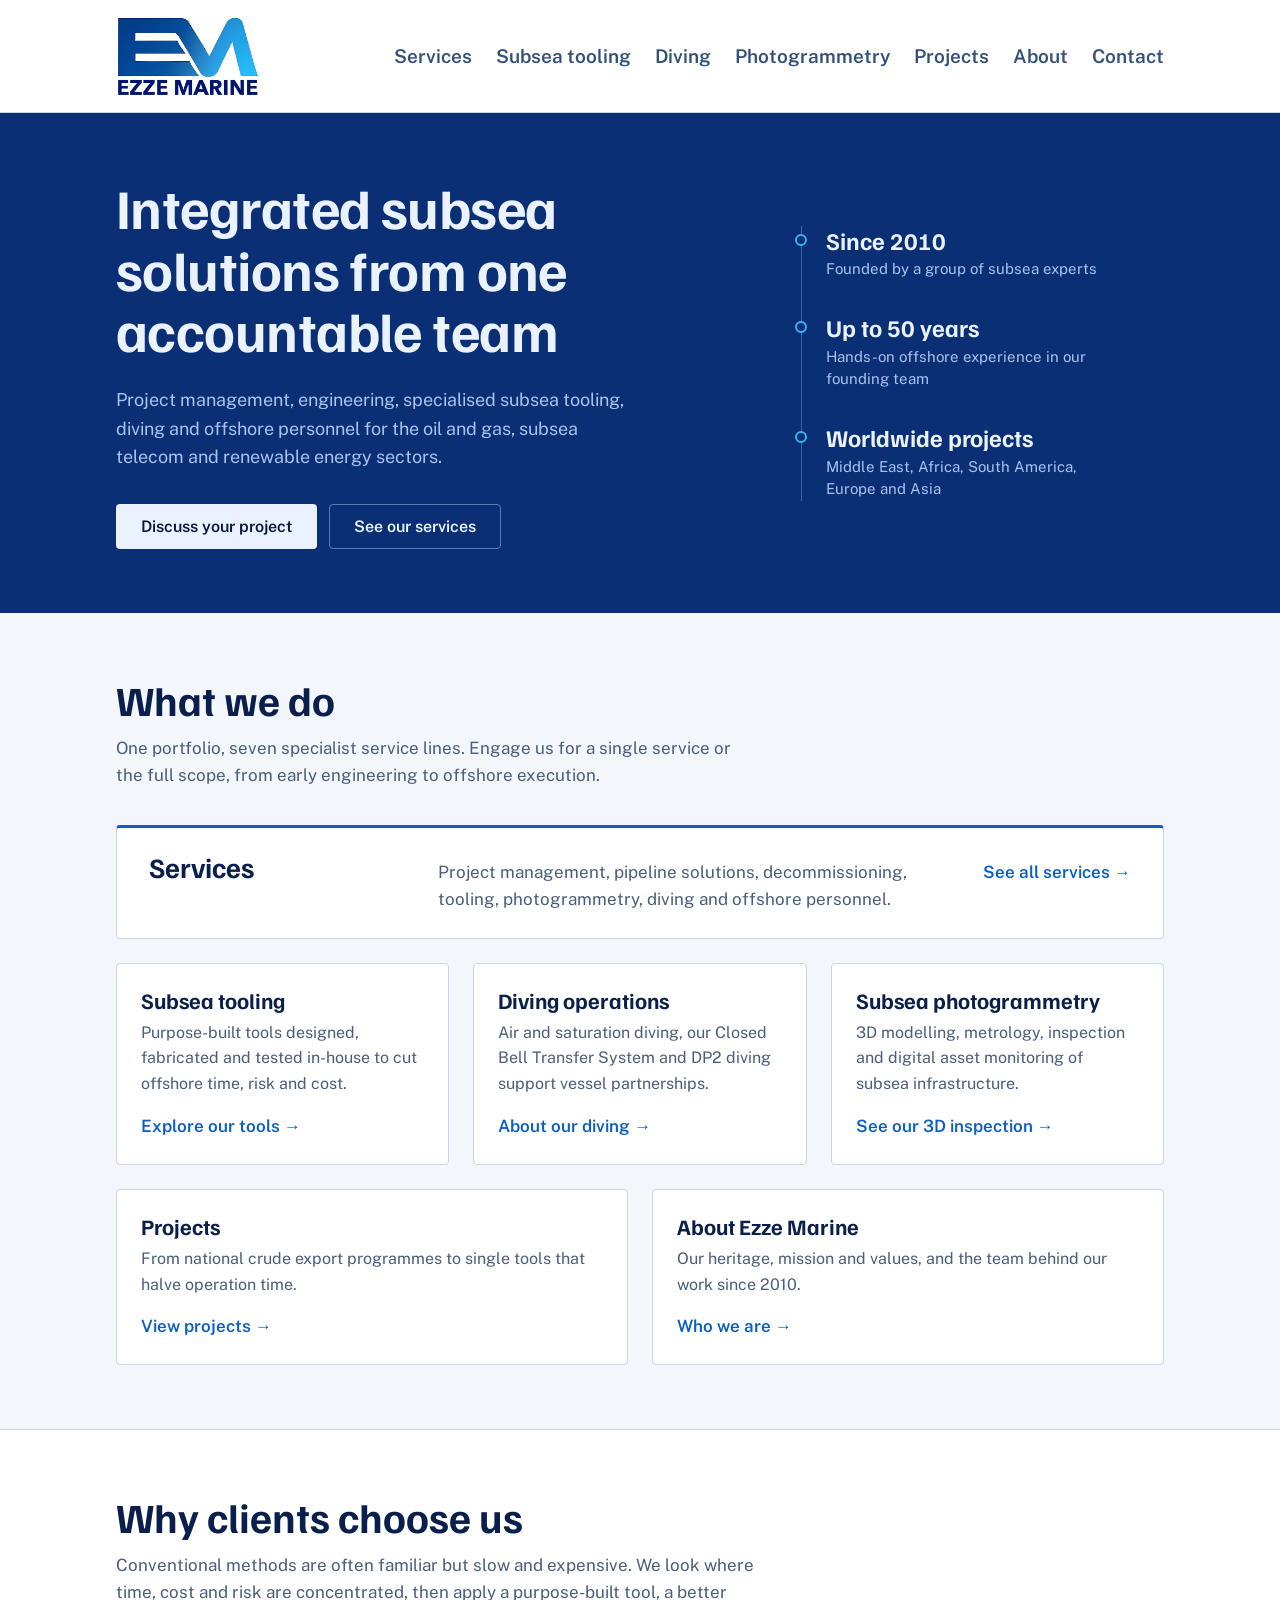
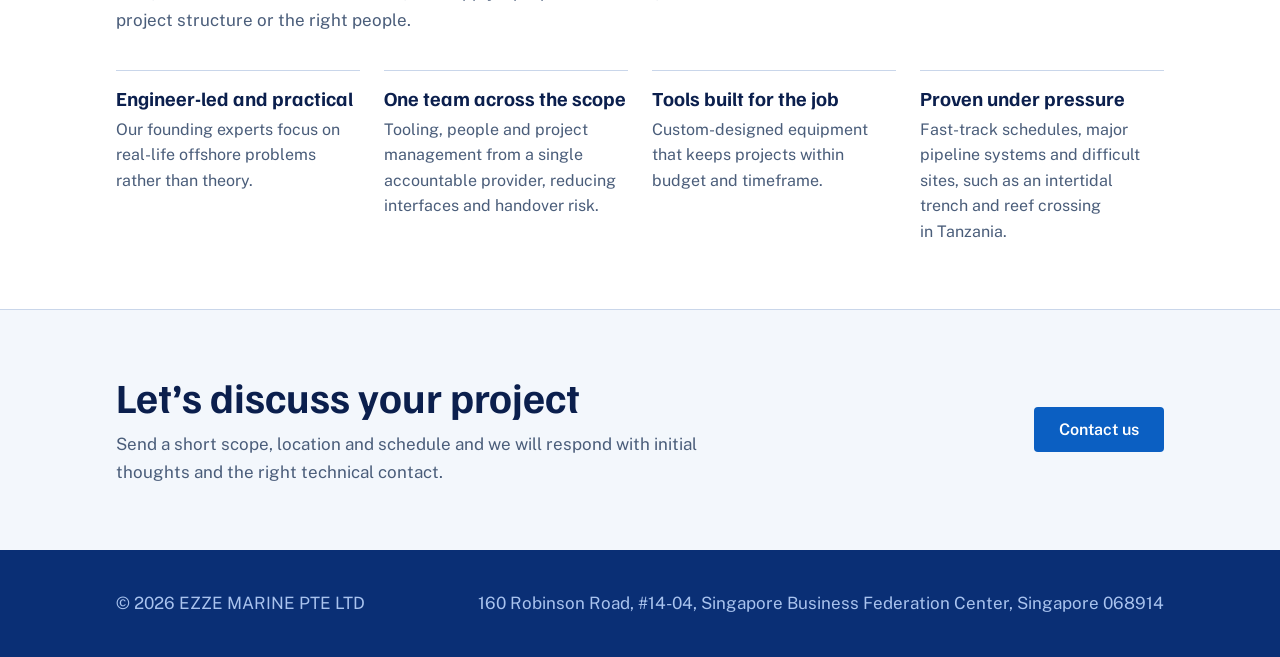
==== index.html @ 622ab2c7 "Add search and sharing basics: sitemap, robots.txt, canonical and Open Graph tags, Organization sche" ====
<!DOCTYPE html>
<html lang="en">
<head>
<meta charset="utf-8">
<meta name="viewport" content="width=device-width, initial-scale=1, viewport-fit=cover">
<meta name="theme-color" content="#FFFFFF">
<title>Ezze Marine | Subsea tooling, engineering and offshore personnel</title>
<meta name="description" content="Ezze Marine delivers subsea project management, engineering, specialised subsea tooling, pipeline and decommissioning solutions, diving operations and offshore personnel for Oil & Gas, subsea telecom and renewable energy.">
<link rel="canonical" href="https://ezzemarine.co/">
<meta property="og:type" content="website">
<meta property="og:site_name" content="Ezze Marine">
<meta property="og:title" content="Ezze Marine | Subsea tooling, engineering and offshore personnel">
<meta property="og:description" content="Ezze Marine delivers subsea project management, engineering, specialised subsea tooling, pipeline and decommissioning solutions, diving operations and offshore personnel for Oil & Gas, subsea telecom and renewable energy.">
<meta property="og:url" content="https://ezzemarine.co/">
<meta property="og:image" content="https://ezzemarine.co/images/og-image.jpg">
<meta property="og:image:width" content="1200">
<meta property="og:image:height" content="630">
<meta property="og:image:alt" content="Ezze Marine logo">
<meta name="twitter:card" content="summary_large_image">
<script type="application/ld+json">
{
  "@context": "https://schema.org",
  "@graph": [
    {
      "@type": "Organization",
      "@id": "https://ezzemarine.co/#organization",
      "name": "Ezze Marine",
      "legalName": "EZZE MARINE PTE LTD",
      "url": "https://ezzemarine.co/",
      "logo": "https://ezzemarine.co/logo.png",
      "image": "https://ezzemarine.co/images/og-image.jpg",
      "description": "Subsea project management, engineering, specialised subsea tooling, pipeline and decommissioning solutions, diving operations and offshore personnel for Oil & Gas, subsea telecom and renewable energy.",
      "foundingDate": "2010-12",
      "address": {
        "@type": "PostalAddress",
        "streetAddress": "160 Robinson Road, #14-04, Singapore Business Federation Center",
        "addressLocality": "Singapore",
        "postalCode": "068914",
        "addressCountry": "SG"
      },
      "contactPoint": [
        {
          "@type": "ContactPoint",
          "name": "Jeremy Dinkelmann",
          "telephone": "+44-7853-676867",
          "contactType": "sales",
          "areaServed": "Worldwide",
          "availableLanguage": "English"
        },
        {
          "@type": "ContactPoint",
          "name": "Jerome Pawlak",
          "telephone": "+66-90-996-5359",
          "contactType": "sales",
          "areaServed": "Worldwide",
          "availableLanguage": "English"
        }
      ],
      "knowsAbout": ["Subsea tooling", "Subsea engineering", "Pipeline repair", "Decommissioning", "Commercial diving", "Subsea photogrammetry", "Offshore personnel"]
    },
    {
      "@type": "WebSite",
      "@id": "https://ezzemarine.co/#website",
      "url": "https://ezzemarine.co/",
      "name": "Ezze Marine",
      "publisher": { "@id": "https://ezzemarine.co/#organization" },
      "inLanguage": "en"
    }
  ]
}
</script>
<link rel="icon" type="image/png" href="favicon.png">
<link rel="preconnect" href="https://fonts.googleapis.com">
<link href="https://fonts.googleapis.com/css2?family=Familjen+Grotesk:wght@500;700&family=Public+Sans:wght@400;600&display=swap" rel="stylesheet">
<link rel="stylesheet" href="styles.css">
</head>
<body>
<header class="top">
  <div class="wrap">
    <a class="logo" href="index.html"><img src="logo.png" alt="Ezze Marine" width="219" height="165"></a>
    <nav aria-label="Main">
      <a href="services.html">Services</a>
      <a href="tooling.html">Subsea tooling</a>
      <a href="diving.html">Diving</a>
      <a href="photogrammetry.html">Photogrammetry</a>
      <a href="projects.html">Projects</a>
      <a href="about.html">About</a>
      <a href="contact.html">Contact</a>
    </nav>
  </div>
</header>

<main>
  <div class="hero">
    <div class="wrap">
      <div class="hero-text">
        <h1>Integrated subsea solutions from one accountable team</h1>
        <p class="lead">Project management, engineering, specialised subsea tooling, diving and offshore personnel for the oil and gas, subsea telecom and renewable energy sectors.</p>
        <div class="actions">
          <a class="btn" href="contact.html">Discuss your project</a>
          <a class="btn ghost" href="services.html">See our services</a>
        </div>
      </div>
      <ul class="depth" aria-label="Ezze Marine at a glance">
        <li><b>Since 2010</b><span>Founded by a group of subsea experts</span></li>
        <li><b>Up to 50 years</b><span>Hands-on offshore experience in our founding team</span></li>
        <li><b>Worldwide projects</b><span>Middle East, Africa, South America, Europe and Asia</span></li>
      </ul>
    </div>
  </div>

  <section>
    <div class="wrap">
      <h2>What we do</h2>
      <p class="intro">One portfolio, seven specialist service lines. Engage us for a single service or the full scope, from early engineering to offshore execution.</p>
      <div class="links">
        <a class="link-card lead" href="services.html"><h3>Services</h3><p>Project management, pipeline solutions, decommissioning, tooling, photogrammetry, diving and offshore personnel.</p><span class="more">See all services <span class="arrow" aria-hidden="true">→</span></span></a>
        <a class="link-card" href="tooling.html"><h3>Subsea tooling</h3><p>Purpose-built tools designed, fabricated and tested in-house to cut offshore time, risk and cost.</p><span class="more">Explore our tools <span class="arrow" aria-hidden="true">→</span></span></a>
        <a class="link-card" href="diving.html"><h3>Diving operations</h3><p>Air and saturation diving, our Closed Bell Transfer System and DP2 diving support vessel partnerships.</p><span class="more">About our diving <span class="arrow" aria-hidden="true">→</span></span></a>
        <a class="link-card" href="photogrammetry.html"><h3>Subsea photogrammetry</h3><p>3D modelling, metrology, inspection and digital asset monitoring of subsea infrastructure.</p><span class="more">See our 3D inspection <span class="arrow" aria-hidden="true">→</span></span></a>
        <a class="link-card half" href="projects.html"><h3>Projects</h3><p>From national crude export programmes to single tools that halve operation time.</p><span class="more">View projects <span class="arrow" aria-hidden="true">→</span></span></a>
        <a class="link-card half" href="about.html"><h3>About Ezze Marine</h3><p>Our heritage, mission and values, and the team behind our work since 2010.</p><span class="more">Who we are <span class="arrow" aria-hidden="true">→</span></span></a>
      </div>
    </div>
  </section>

  <section class="band">
    <div class="wrap">
      <h2>Why clients choose us</h2>
      <p class="intro">Conventional methods are often familiar but slow and expensive. We look where time, cost and risk are concentrated, then apply a purpose-built tool, a better project structure or the right people.</p>
      <ul class="steps plain">
        <li><h3>Engineer-led and practical</h3><p>Our founding experts focus on real-life offshore problems rather than theory.</p></li>
        <li><h3>One team across the scope</h3><p>Tooling, people and project management from a single accountable provider, reducing interfaces and handover risk.</p></li>
        <li><h3>Tools built for the job</h3><p>Custom-designed equipment that keeps projects within budget and timeframe.</p></li>
        <li><h3>Proven under pressure</h3><p>Fast-track schedules, major pipeline systems and difficult sites, such as an intertidal trench and reef crossing in Tanzania.</p></li>
      </ul>
    </div>
  </section>

  <section>
    <div class="wrap cta">
      <div>
        <h2>Let’s discuss your project</h2>
        <p>Send a short scope, location and schedule and we will respond with initial thoughts and the right technical contact.</p>
      </div>
      <a class="btn alt" href="contact.html">Contact us</a>
    </div>
  </section>
</main>

<footer>
  <div class="wrap">
    <span>© 2026 EZZE MARINE PTE LTD</span>
    <span>160 Robinson Road, #14-04, Singapore Business Federation Center, Singapore 068914</span>
  </div>
</footer>
</body>
</html>
---- styles.css ----
:root{
  box-sizing:border-box;
  padding-top:env(safe-area-inset-top,0px);
  padding-bottom:env(safe-area-inset-bottom,0px);
  --bg:#F3F7FC; --fg:#0B1F4D; --muted:#4A5D7A; --panel:#FFFFFF; --line:#C9D6EA;
  --accent:#0B5FC2; --accent-hover:#094E9F; --on-accent:#FFFFFF;
  --ease:cubic-bezier(.2,.7,.2,1); --ease-out:cubic-bezier(.23,1,.32,1);
  --hero-bg:#0A2F75; --hero-fg:#EAF2FF; --hero-muted:#A9C3EE; --hero-accent:#36B3F5;
  --head:"Familjen Grotesk","Trebuchet MS",Arial,sans-serif;
  --body:"Public Sans","Segoe UI",Arial,sans-serif;
  color-scheme:light;
}
@media (prefers-color-scheme:dark){
  :root:not([data-theme="light"]){
    --bg:#071226; --fg:#E6EEFA; --muted:#9FB2CF; --panel:#0D1D38; --line:#22375A;
    --accent:#4FB4F7; --accent-hover:#7CC8FA; --on-accent:#071226; --hero-bg:#061A40;
    color-scheme:dark;
  }
}
:root[data-theme="dark"]{
  --bg:#071226; --fg:#E6EEFA; --muted:#9FB2CF; --panel:#0D1D38; --line:#22375A;
  --accent:#4FB4F7; --accent-hover:#7CC8FA; --on-accent:#071226; --hero-bg:#061A40; color-scheme:dark;
}
html{scroll-padding-top:env(safe-area-inset-top,0px)}
*,*::before,*::after{box-sizing:inherit}
body{margin:0;background:var(--bg);color:var(--fg);font:400 1.0625rem/1.6 var(--body)}
h1,h2,h3{font-family:var(--head);font-weight:700;line-height:1.1;margin:0;text-wrap:balance}
p{text-wrap:pretty}
b,strong{font-weight:600}
a{color:inherit}
a,button{-webkit-tap-highlight-color:transparent}
:focus-visible{outline:3px solid var(--accent);outline-offset:3px}
.hero :focus-visible,.pagehead :focus-visible,footer :focus-visible{outline-color:var(--hero-accent)}
.wrap{max-width:68rem;margin:0 auto;padding:0 1.25rem}
/* header stays white in both themes so the original logo.png (navy on white) shows as designed */
header.top{background:#FFFFFF;color:#0B1F4D;border-bottom:1px solid #C9D6EA}
header.top .wrap{display:flex;flex-wrap:wrap;gap:.75rem 2rem;align-items:center;justify-content:space-between;padding-top:1rem;padding-bottom:1rem}
/* logo.png (812x613) has wide white margins: crop to the full artwork (mark + wordmark) */
.logo{display:block;position:relative;flex:none;width:143px;height:80px;overflow:hidden}
.logo img{position:absolute;width:219px;height:165px;max-width:none;left:-38px;top:-35px}
nav{display:flex;flex-wrap:wrap;gap:.25rem 1.5rem}
nav a{text-decoration:none;color:#33507A;padding:.25rem 0;font-size:1.1875rem;font-weight:600;transition:color .15s var(--ease)}
@media (hover:hover) and (pointer:fine){nav a:hover{color:#0B5FC2}}
nav a:active{color:#0B5FC2}
@media (pointer:coarse){nav a{padding:.625rem 0}}
nav a[aria-current="page"]{color:#0B5FC2;text-decoration:underline;text-decoration-thickness:2px;text-underline-offset:.5em}
.hero{background:var(--hero-bg);color:var(--hero-fg);padding:4rem 0}
.hero .wrap{display:grid;grid-template-columns:1.25fr .75fr;gap:4rem;align-items:center}
.hero h1{font-size:clamp(2.25rem,4.6vw,3.5rem);letter-spacing:-.01em;max-width:16ch}
.hero p.lead{color:var(--hero-muted);max-width:32rem;font-size:1.125rem;margin:1.5rem 0 2rem}
.hero .actions{display:flex;flex-wrap:wrap;gap:.75rem}
.hero-media img,.hero-media video{display:block;width:100%;height:auto;aspect-ratio:3/2;object-fit:cover;border-radius:.25rem}
.pagehead{background:var(--hero-bg);color:var(--hero-fg);padding:3rem 0 3.5rem}
.pagehead h1{font-size:clamp(2.2rem,5vw,3.4rem);max-width:20ch}
.pagehead p{color:var(--hero-muted);max-width:42rem;font-size:1.125rem;margin:1rem 0 0}
.pagehead .split{display:grid;grid-template-columns:minmax(0,1fr) auto;gap:1.5rem 3rem;align-items:center}
.pagehead figure{margin:0}
.pagehead video{display:block;width:15rem;height:auto;aspect-ratio:9/16;object-fit:cover;background:#000;border-radius:4px}
.pagehead figcaption{color:var(--hero-muted);font-size:.85rem;margin-top:.5rem}
@media (max-width:52rem){.pagehead .split{grid-template-columns:minmax(0,1fr)}.pagehead video{width:min(100%,15rem)}}
.btn{display:inline-block;background:var(--hero-fg);color:#061A3D;font:600 1rem var(--body);padding:.75rem 1.5rem;border-radius:.25rem;text-decoration:none;border:1px solid transparent;cursor:pointer;transition:background-color .15s var(--ease),border-color .15s var(--ease),transform .16s var(--ease-out),opacity .15s ease}
@media (hover:hover) and (pointer:fine){.btn:hover{background:#FFFFFF}}
.btn:active{transform:scale(.97)}
.btn:disabled{opacity:.6;cursor:default;pointer-events:none}
.btn.alt{background:var(--accent);color:var(--on-accent)}
@media (hover:hover) and (pointer:fine){.btn.alt:hover{background:var(--accent-hover)}}
.btn.ghost{background:transparent;color:var(--hero-fg);border-color:rgba(169,195,238,.5)}
@media (hover:hover) and (pointer:fine){.btn.ghost:hover{background:rgba(234,242,255,.08);border-color:var(--hero-muted)}}
.depth{list-style:none;margin:0 0 0 .375rem;padding:0;border-left:1px solid rgba(169,195,238,.35)}
.depth li{position:relative;padding:0 0 2rem 1.5rem}
.depth li:last-child{padding-bottom:0}
.depth li::before{content:"";position:absolute;left:-.4375rem;top:.5rem;width:.75rem;height:.75rem;border-radius:50%;background:var(--hero-bg);border:2px solid var(--hero-accent)}
.depth b{display:block;font:700 1.5rem/1.2 var(--head);margin-bottom:.25rem}
.depth span{display:block;color:var(--hero-muted);font-size:.9375rem;line-height:1.5;max-width:18rem}
section{padding:4rem 0}
section h2{font-size:clamp(1.8rem,4vw,2.6rem);margin-bottom:.75rem}
section p.intro{color:var(--muted);max-width:40rem;margin:0 0 2.25rem}
.cats{border-top:1px solid var(--line)}
.cat{display:grid;grid-template-columns:minmax(10rem,1fr) 2fr auto;gap:1rem 2rem;align-items:baseline;padding:1.5rem 0;border-bottom:1px solid var(--line)}
.cat h3{font-size:1.375rem}
.cat p{margin:0;color:var(--muted)}
.cat a{font-weight:600;color:var(--accent)}
.steps{display:grid;grid-template-columns:repeat(4,1fr);gap:1.5rem;list-style:none;margin:0;padding:0;counter-reset:s}
.steps li{counter-increment:s;border-top:1px solid var(--line);padding-top:1rem}
.steps li::before{content:"Step " counter(s);display:block;color:var(--muted);font-size:.9rem;margin-bottom:.25rem}
.steps.plain li::before{content:none}
.steps h3{font-size:1.25rem;margin-bottom:.5rem}
.steps p{margin:0;color:var(--muted);font-size:1rem}
.band{background:var(--panel);border-top:1px solid var(--line);border-bottom:1px solid var(--line)}
.note{margin:2.25rem 0 0;color:var(--muted);max-width:48rem}
.note b{color:var(--fg)}
.links{display:grid;grid-template-columns:repeat(6,minmax(0,1fr));gap:1.5rem}
.link-card{grid-column:span 2;display:flex;flex-direction:column;text-decoration:none;background:var(--panel);border:1px solid var(--line);border-radius:.25rem;padding:1.5rem;transition:border-color .15s var(--ease),transform .16s var(--ease-out)}
@media (hover:hover) and (pointer:fine){.link-card:hover{border-color:var(--accent)}.link-card:hover .arrow{transform:translateX(2px)}}
.link-card:active{transform:scale(.99)}
.link-card .arrow{display:inline-block;transition:transform .15s var(--ease-out)}
.link-card h3{font-size:1.375rem;margin-bottom:.5rem}
.link-card p{margin:0 0 1rem;color:var(--muted);font-size:1rem;flex:1}
.link-card .more{font-weight:600;color:var(--accent)}
.link-card.half{grid-column:span 3}
.link-card.lead{grid-column:1/-1;display:grid;grid-template-columns:minmax(10rem,1fr) 2fr auto;gap:.5rem 2rem;align-items:baseline;border-top:3px solid var(--accent);padding:1.5rem 2rem}
.link-card.lead h3{font-size:1.75rem;margin:0}
.link-card.lead p{margin:0;font-size:1.0625rem}
.cta{display:flex;flex-wrap:wrap;gap:1.5rem 3rem;align-items:center;justify-content:space-between}
.cta p{margin:0;color:var(--muted);max-width:40rem}
.cases{display:grid;grid-template-columns:repeat(3,minmax(0,1fr));gap:1.5rem}
.case{min-width:0;background:var(--panel);border:1px solid var(--line);border-top:3px solid var(--accent);display:flex;flex-direction:column}
.ph{aspect-ratio:4/3;max-width:100%;background:linear-gradient(160deg,var(--hero-bg),#1E7FD8);color:var(--hero-muted);display:grid;place-items:center;font-size:.9rem;text-align:center;padding:1rem}
.case .photo{display:block;width:100%;height:auto;aspect-ratio:4/3;object-fit:cover}
.case .body{padding:1.25rem 1.25rem 1.5rem}
.case .type{display:block;color:var(--muted);font-size:.9rem;margin-bottom:.25rem}
.case h3{font-size:1.35rem;margin-bottom:.5rem}
.case p{margin:0;color:var(--muted);font-size:1rem}
.lede{max-width:46rem}
.lede p{margin:0 0 1rem;color:var(--muted)}
section h3.sub{font-size:1.5rem;margin:2.75rem 0 0;padding-bottom:1rem;border-bottom:1px solid var(--line)}
.tool{display:grid;grid-template-columns:16.5rem 1fr;gap:1.25rem 2rem;align-items:start;padding:1.75rem 0;border-bottom:1px solid var(--line)}
.tool .photo{display:block;width:100%;height:auto;aspect-ratio:4/3;object-fit:cover}
.tool h4{font:700 1.375rem/1.15 var(--head);margin:0 0 .5rem}
.tool p{margin:0;color:var(--muted)}
.tags{display:flex;flex-wrap:wrap;gap:.5rem;list-style:none;margin:0 0 1.5rem;padding:0}
.tags li{border:1px solid var(--accent);color:var(--accent);padding:.25rem .75rem;border-radius:999px;font-weight:600;font-size:.9375rem}
figure{margin:0}
figure img{display:block;width:100%;height:auto}
figcaption{color:var(--muted);font-size:.9rem;margin-top:.5rem}
.gallery{display:grid;gap:1.25rem}
.diagram{margin-top:2.5rem}
.diagram img{background:#fff;padding:.75rem;border:1px solid var(--line)}
.scans{display:grid;grid-template-columns:repeat(2,minmax(0,1fr));gap:1.25rem;margin:0 0 2.75rem}
.outcome{margin:2.5rem 0 0;padding:1.25rem 1.5rem;border-left:4px solid var(--accent);background:var(--panel);max-width:48rem}
.outcome b{display:block;font:700 1.125rem var(--head);margin-bottom:.25rem}
.outcome p{margin:0;color:var(--muted)}
.about{display:grid;grid-template-columns:1fr 1fr;gap:3rem}
.about p{margin:0 0 1rem}
.about h3{font-size:1.125rem;margin:1.5rem 0 .25rem}
.about h3:first-child{margin-top:0}
.facts{display:grid;grid-template-columns:auto 1fr;gap:.5rem 1.25rem;margin:1.5rem 0 0;padding-top:1.25rem;border-top:1px solid var(--line)}
.facts dt{color:var(--muted)}
.facts dd{margin:0}
.people{display:grid;gap:1.5rem;align-content:start}
.people div{border-top:3px solid var(--accent);padding-top:1rem}
.people h3{font-size:1.25rem;margin-bottom:.25rem}
.people p{margin:0}
.people a{color:var(--accent);font-weight:600}
form{display:grid;gap:1rem;max-width:36rem}
label{display:grid;gap:.25rem;font-weight:600}
input,select,textarea{font:inherit;padding:.75rem;border:1px solid var(--line);border-radius:.25rem;background:var(--panel);color:var(--fg)}
textarea{min-height:7rem;resize:vertical}
#msg{min-height:1.5rem;font-weight:600}
#msg span{display:inline-block;transition:opacity .2s var(--ease-out),transform .2s var(--ease-out)}
@starting-style{#msg span{opacity:0;transform:translateY(4px)}}
footer{background:var(--hero-bg);color:var(--hero-muted);padding:2.5rem 0}
footer .wrap{display:flex;flex-wrap:wrap;justify-content:space-between;gap:1rem}
footer a{color:var(--hero-fg)}
@media (max-width:52rem){
  .hero .wrap,.about{grid-template-columns:1fr}
  .hero{padding:3rem 0}
  .hero .wrap{gap:3rem}
  .link-card,.link-card.half{grid-column:span 3}
  .link-card.lead{grid-template-columns:1fr;padding:1.5rem}
  .cat{grid-template-columns:1fr;gap:.4rem}
  .steps{grid-template-columns:1fr 1fr}
  .cases{grid-template-columns:repeat(2,minmax(0,1fr))}
  .tool,.scans{grid-template-columns:1fr}
  .tool .photo,.tool .ph{max-width:20rem}
}
@media (max-width:30rem){.steps,.cases{grid-template-columns:1fr}.link-card,.link-card.half{grid-column:1/-1}}
@media (prefers-reduced-motion:reduce){@starting-style{#msg span{transform:none}}.btn:active,.link-card:active,.link-card:hover .arrow{transform:none}}
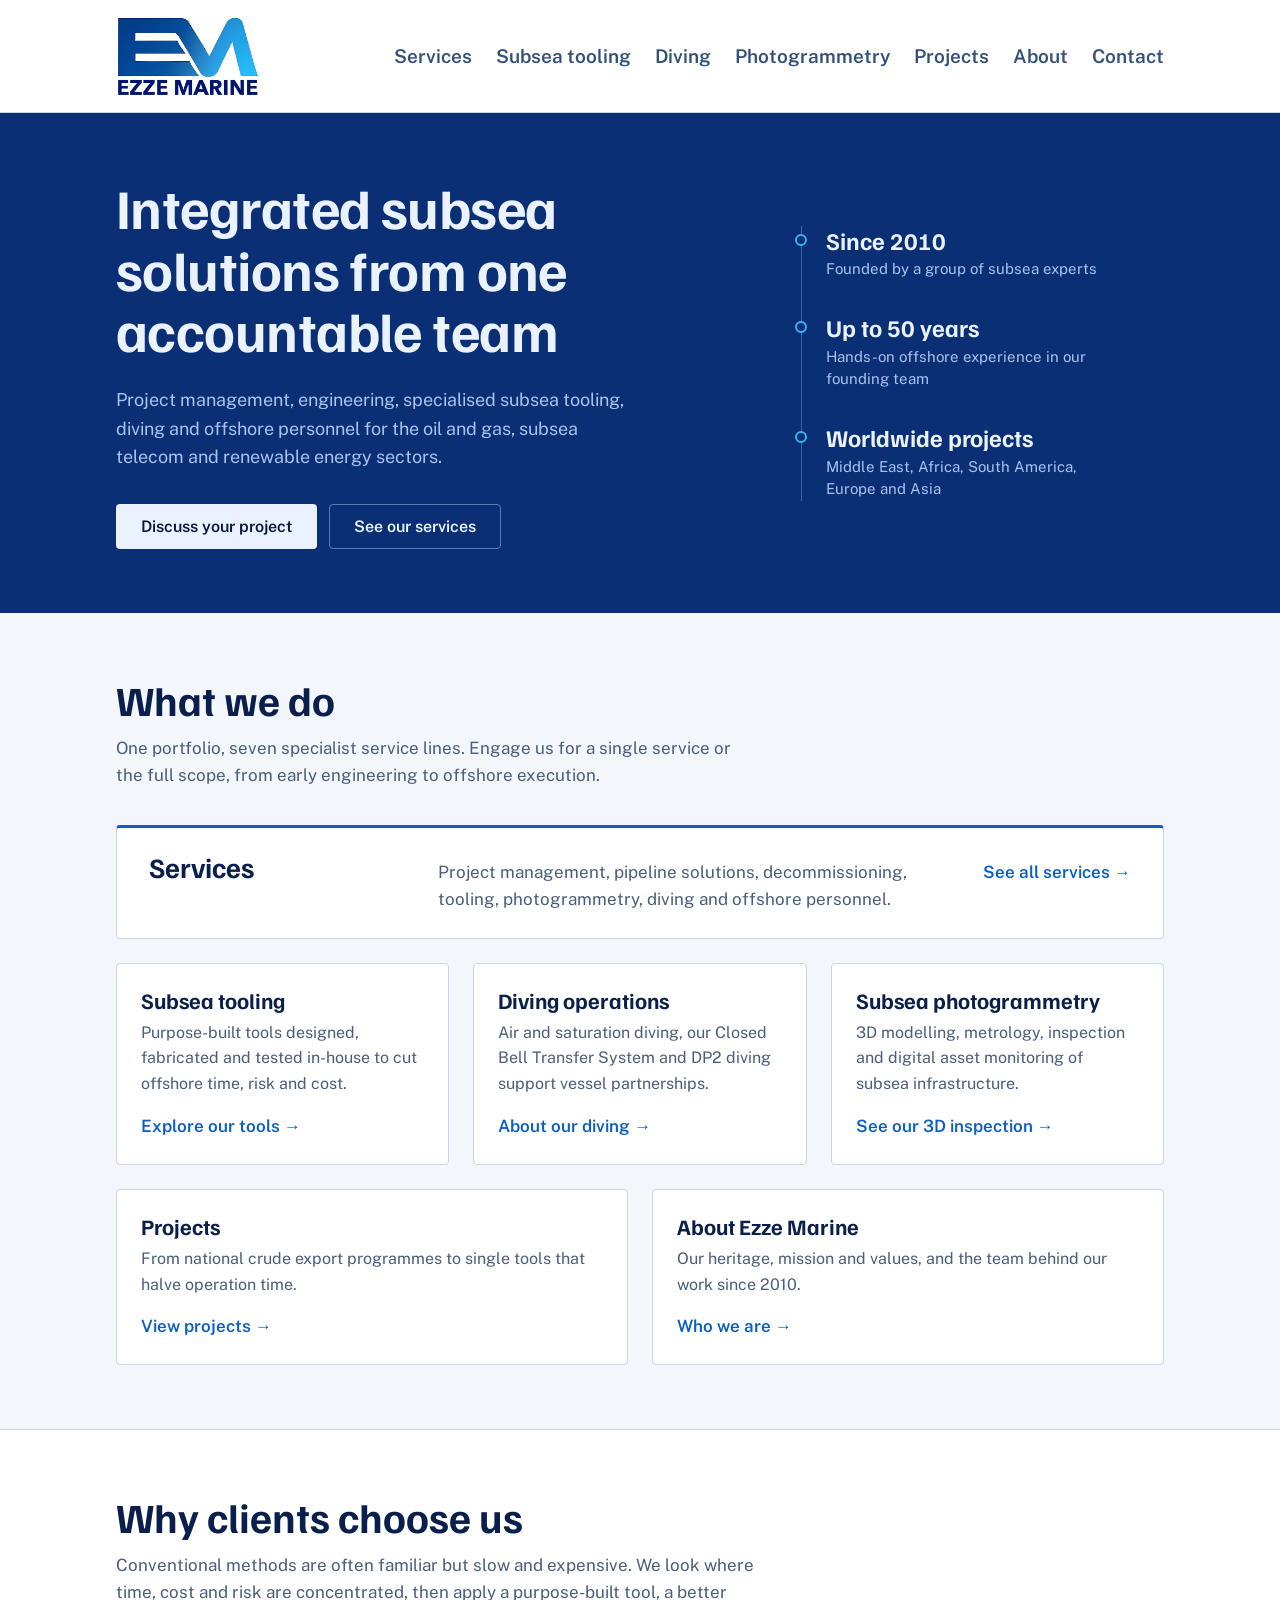
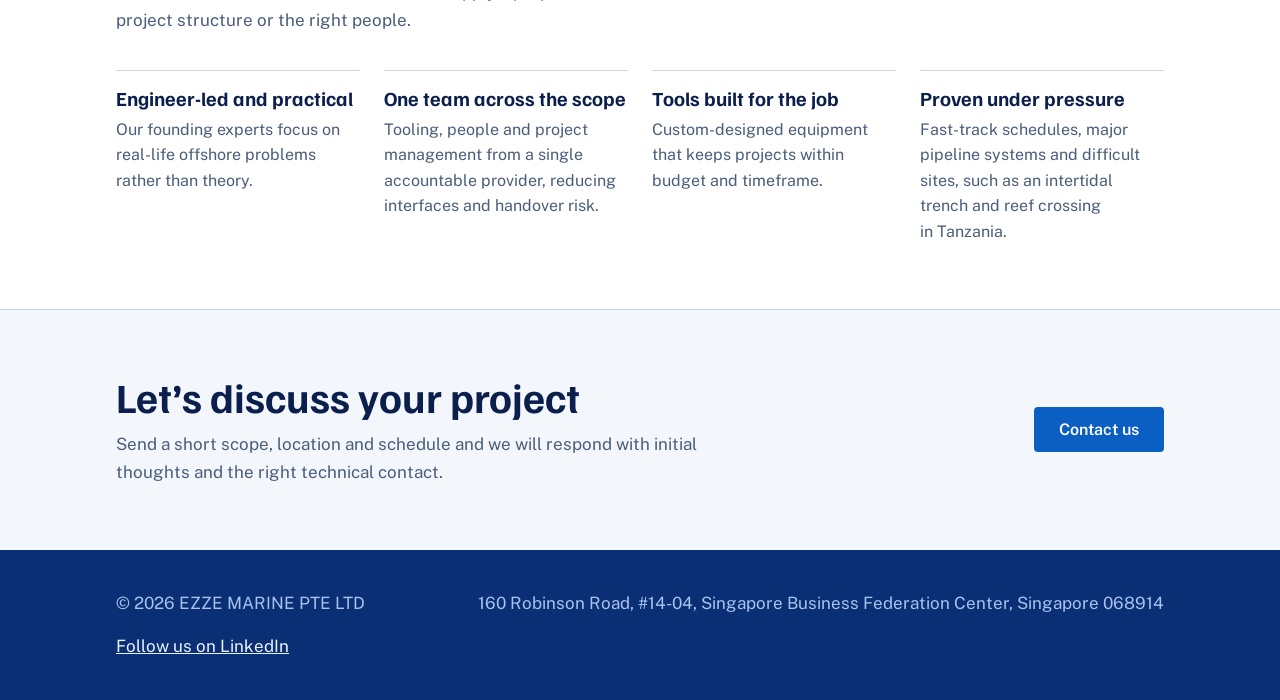
==== commit 7290d767: "Link LinkedIn company page in footer and Organization schema Co-Authored-By: Claude Opus 5.5 <norepl" ====
--- a/index.html
+++ b/index.html
@@ -31,6 +31,7 @@
       "image": "https://ezzemarine.co/images/og-image.jpg",
       "description": "Subsea project management, engineering, specialised subsea tooling, pipeline and decommissioning solutions, diving operations and offshore personnel for Oil & Gas, subsea telecom and renewable energy.",
       "foundingDate": "2010-12",
+      "sameAs": ["https://www.linkedin.com/company/144178329/"],
       "address": {
         "@type": "PostalAddress",
         "streetAddress": "160 Robinson Road, #14-04, Singapore Business Federation Center",
@@ -152,6 +153,7 @@
   <div class="wrap">
     <span>© 2026 EZZE MARINE PTE LTD</span>
     <span>160 Robinson Road, #14-04, Singapore Business Federation Center, Singapore 068914</span>
+    <a href="https://www.linkedin.com/company/144178329/" rel="noopener">Follow us on LinkedIn</a>
   </div>
 </footer>
 </body>
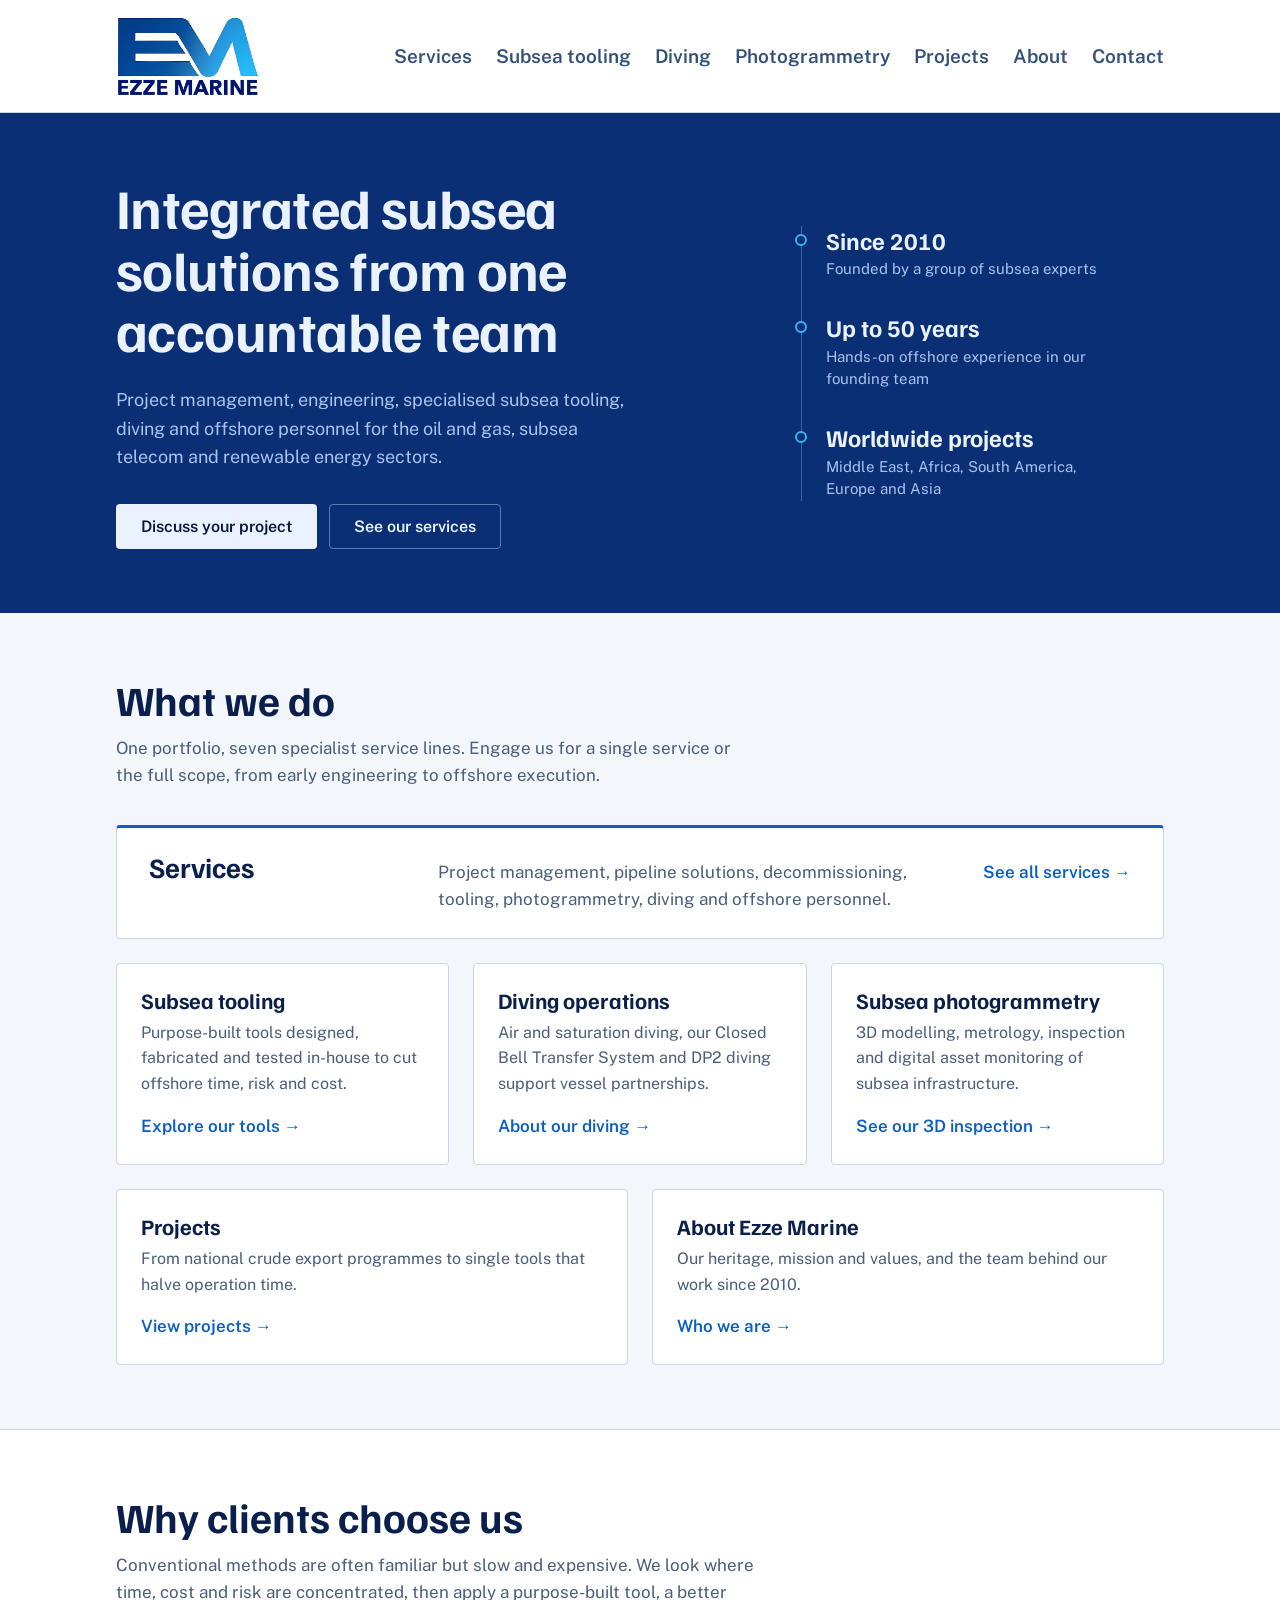
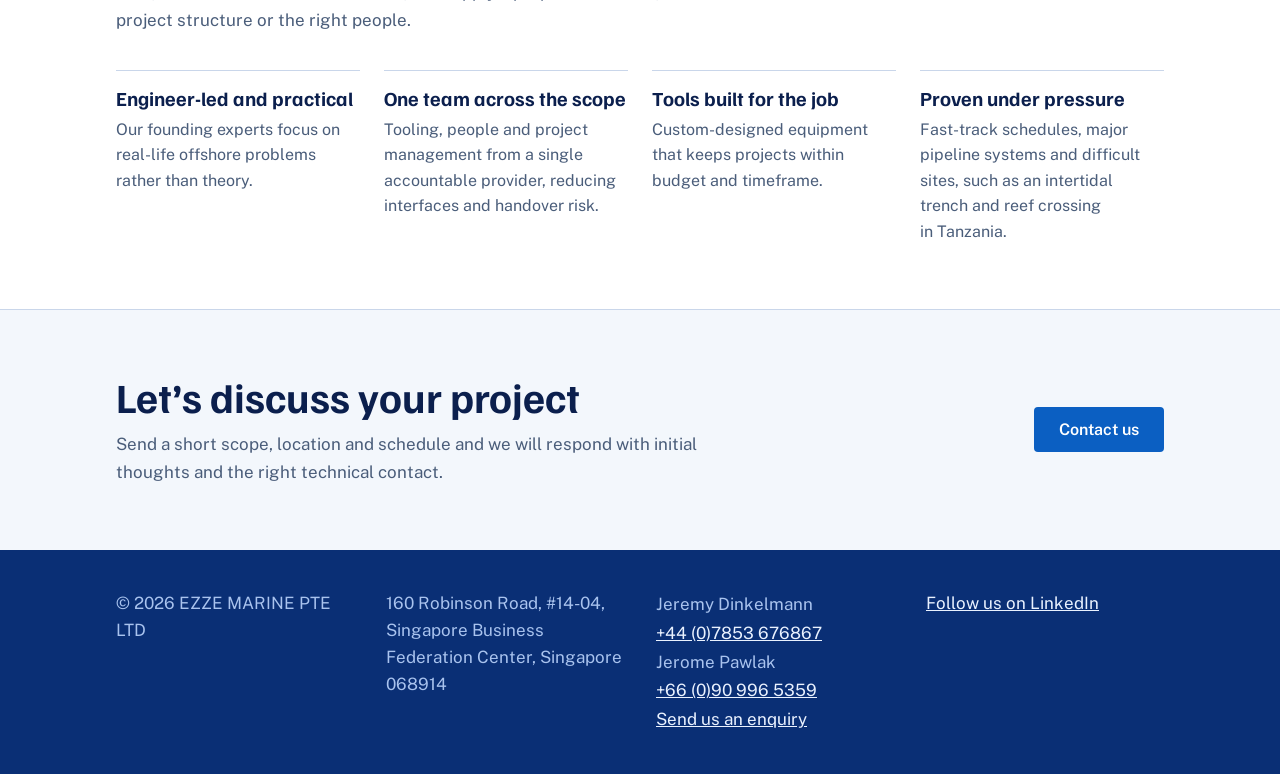
==== commit 4ff20680: "Add phone contacts and enquiry link to every footer Co-Authored-By: Claude Opus 5.5 <noreply@anthrop" ====
--- a/index.html
+++ b/index.html
@@ -153,6 +153,7 @@
   <div class="wrap">
     <span>© 2026 EZZE MARINE PTE LTD</span>
     <span>160 Robinson Road, #14-04, Singapore Business Federation Center, Singapore 068914</span>
+    <span class="fcontact">Jeremy Dinkelmann <a href="tel:+447853676867">+44 (0)7853 676867</a><br>Jerome Pawlak <a href="tel:+66909965359">+66 (0)90 996 5359</a><br><a href="contact.html">Send us an enquiry</a></span>
     <a href="https://www.linkedin.com/company/144178329/" rel="noopener">Follow us on LinkedIn</a>
   </div>
 </footer>
--- a/styles.css
+++ b/styles.css
@@ -76,6 +76,7 @@
 section h2{font-size:clamp(1.8rem,4vw,2.6rem);margin-bottom:.75rem}
 section p.intro{color:var(--muted);max-width:40rem;margin:0 0 2.25rem}
 .cats{border-top:1px solid var(--line)}
+.sub + .cats{border-top:0}
 .cat{display:grid;grid-template-columns:minmax(10rem,1fr) 2fr auto;gap:1rem 2rem;align-items:baseline;padding:1.5rem 0;border-bottom:1px solid var(--line)}
 .cat h3{font-size:1.375rem}
 .cat p{margin:0;color:var(--muted)}
@@ -113,10 +114,10 @@
 .case p{margin:0;color:var(--muted);font-size:1rem}
 .lede{max-width:46rem}
 .lede p{margin:0 0 1rem;color:var(--muted)}
-section h3.sub{font-size:1.5rem;margin:2.75rem 0 0;padding-bottom:1rem;border-bottom:1px solid var(--line)}
+section h2.sub{font-size:1.5rem;margin:2.75rem 0 0;padding-bottom:1rem;border-bottom:1px solid var(--line)}
 .tool{display:grid;grid-template-columns:16.5rem 1fr;gap:1.25rem 2rem;align-items:start;padding:1.75rem 0;border-bottom:1px solid var(--line)}
 .tool .photo{display:block;width:100%;height:auto;aspect-ratio:4/3;object-fit:cover}
-.tool h4{font:700 1.375rem/1.15 var(--head);margin:0 0 .5rem}
+.tool h3{font:700 1.375rem/1.15 var(--head);margin:0 0 .5rem}
 .tool p{margin:0;color:var(--muted)}
 .tags{display:flex;flex-wrap:wrap;gap:.5rem;list-style:none;margin:0 0 1.5rem;padding:0}
 .tags li{border:1px solid var(--accent);color:var(--accent);padding:.25rem .75rem;border-radius:999px;font-weight:600;font-size:.9375rem}
@@ -150,7 +151,9 @@
 #msg span{display:inline-block;transition:opacity .2s var(--ease-out),transform .2s var(--ease-out)}
 @starting-style{#msg span{opacity:0;transform:translateY(4px)}}
 footer{background:var(--hero-bg);color:var(--hero-muted);padding:2.5rem 0}
-footer .wrap{display:flex;flex-wrap:wrap;justify-content:space-between;gap:1rem}
+footer .wrap{display:grid;grid-template-columns:repeat(auto-fit,minmax(13rem,1fr));gap:1rem 2rem;align-items:start}
+footer .fcontact{line-height:1.7}
+footer a[href^="tel:"]{white-space:nowrap}
 footer a{color:var(--hero-fg)}
 @media (max-width:52rem){
   .hero .wrap,.about{grid-template-columns:1fr}
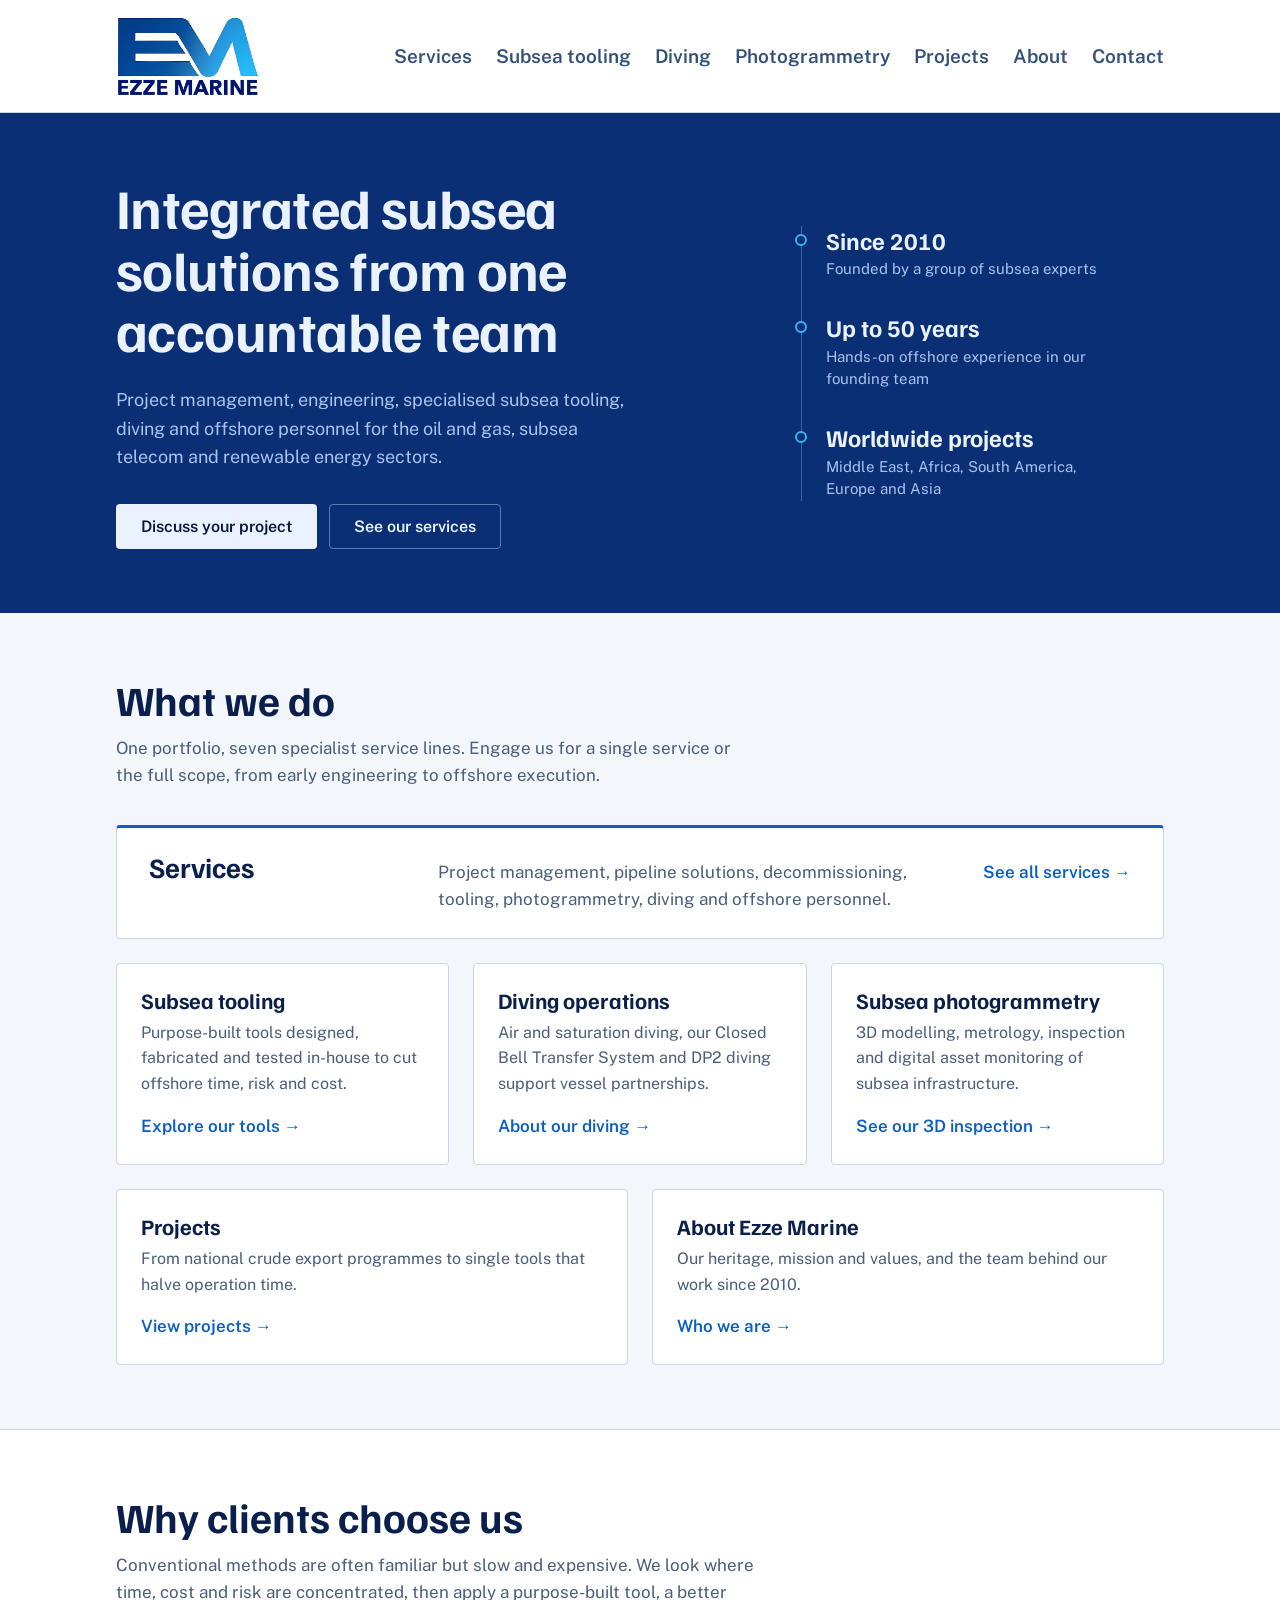
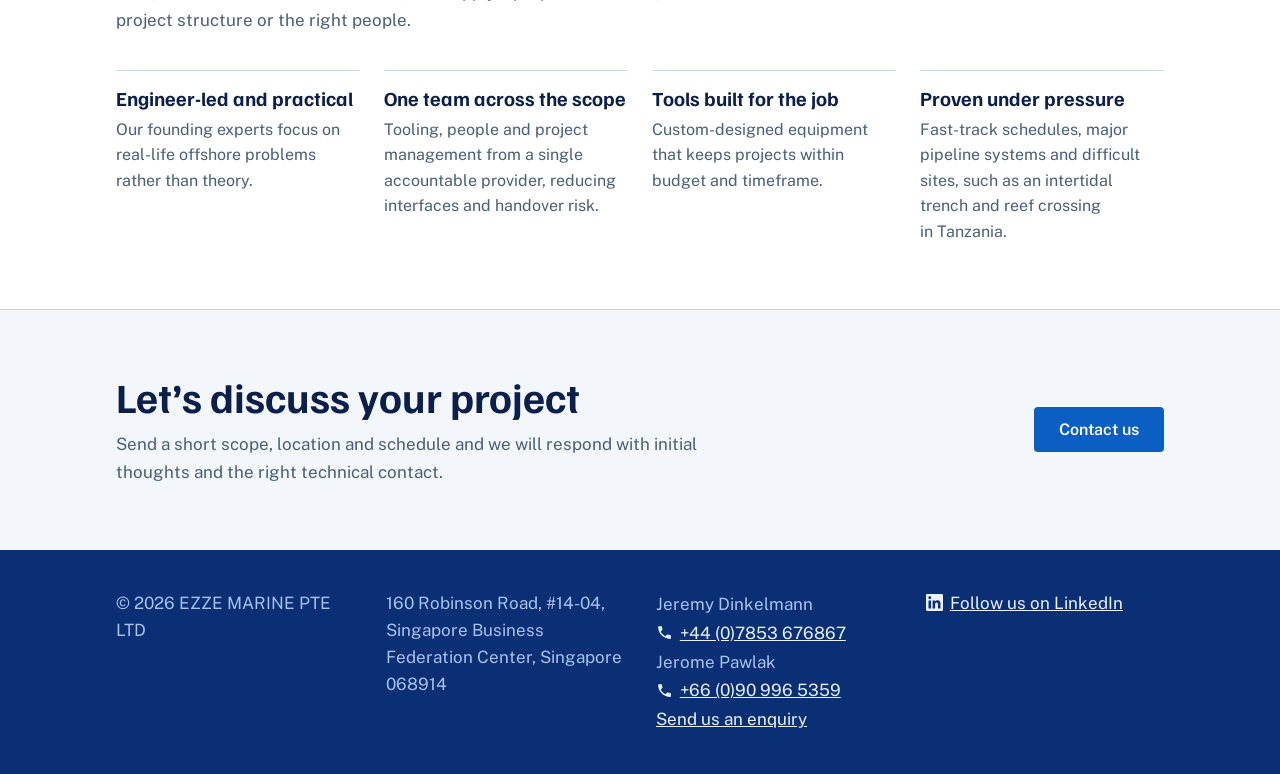
==== commit 3439f0c9: "Add phone and LinkedIn icons to the footer Co-Authored-By: Claude Opus 5.5 <noreply@anthropic.com>" ====
--- a/index.html
+++ b/index.html
@@ -153,8 +153,8 @@
   <div class="wrap">
     <span>© 2026 EZZE MARINE PTE LTD</span>
     <span>160 Robinson Road, #14-04, Singapore Business Federation Center, Singapore 068914</span>
-    <span class="fcontact">Jeremy Dinkelmann <a href="tel:+447853676867">+44 (0)7853 676867</a><br>Jerome Pawlak <a href="tel:+66909965359">+66 (0)90 996 5359</a><br><a href="contact.html">Send us an enquiry</a></span>
-    <a href="https://www.linkedin.com/company/144178329/" rel="noopener">Follow us on LinkedIn</a>
+    <span class="fcontact">Jeremy Dinkelmann <a class="ic" href="tel:+447853676867"><svg viewBox="0 0 24 24" aria-hidden="true" focusable="false"><path d="M6.62 10.79a15.05 15.05 0 0 0 6.59 6.59l2.2-2.2c.27-.27.67-.36 1.02-.24 1.12.37 2.33.57 3.57.57.55 0 1 .45 1 1V20c0 .55-.45 1-1 1C10.61 21 3 13.39 3 4c0-.55.45-1 1-1h3.5c.55 0 1 .45 1 1 0 1.25.2 2.45.57 3.57.11.35.03.74-.25 1.02l-2.2 2.2z"/></svg>+44 (0)7853 676867</a>Jerome Pawlak <a class="ic" href="tel:+66909965359"><svg viewBox="0 0 24 24" aria-hidden="true" focusable="false"><path d="M6.62 10.79a15.05 15.05 0 0 0 6.59 6.59l2.2-2.2c.27-.27.67-.36 1.02-.24 1.12.37 2.33.57 3.57.57.55 0 1 .45 1 1V20c0 .55-.45 1-1 1C10.61 21 3 13.39 3 4c0-.55.45-1 1-1h3.5c.55 0 1 .45 1 1 0 1.25.2 2.45.57 3.57.11.35.03.74-.25 1.02l-2.2 2.2z"/></svg>+66 (0)90 996 5359</a><a href="contact.html">Send us an enquiry</a></span>
+    <a class="ic" href="https://www.linkedin.com/company/144178329/" rel="noopener"><svg viewBox="0 0 24 24" aria-hidden="true" focusable="false"><path d="M20.45 20.45h-3.56v-5.57c0-1.33-.02-3.04-1.85-3.04-1.85 0-2.14 1.45-2.14 2.94v5.67H9.35V9h3.41v1.56h.05c.48-.9 1.64-1.85 3.37-1.85 3.6 0 4.27 2.37 4.27 5.46v6.28zM5.34 7.43a2.06 2.06 0 1 1 0-4.13 2.06 2.06 0 0 1 0 4.13zM7.12 20.45H3.56V9h3.56v11.45zM22.22 0H1.77C.79 0 0 .77 0 1.73v20.54C0 23.23.79 24 1.77 24h20.45c.98 0 1.78-.77 1.78-1.73V1.73C24 .77 23.2 0 22.22 0z"/></svg>Follow us on LinkedIn</a>
   </div>
 </footer>
 </body>
--- a/styles.css
+++ b/styles.css
@@ -154,6 +154,9 @@
 footer .wrap{display:grid;grid-template-columns:repeat(auto-fit,minmax(13rem,1fr));gap:1rem 2rem;align-items:start}
 footer .fcontact{line-height:1.7}
 footer a[href^="tel:"]{white-space:nowrap}
+footer .ic{white-space:nowrap}
+footer .fcontact .ic{display:block;width:max-content}
+footer .ic svg{width:1em;height:1em;fill:currentColor;vertical-align:-.15em;margin-right:.4em}
 footer a{color:var(--hero-fg)}
 @media (max-width:52rem){
   .hero .wrap,.about{grid-template-columns:1fr}
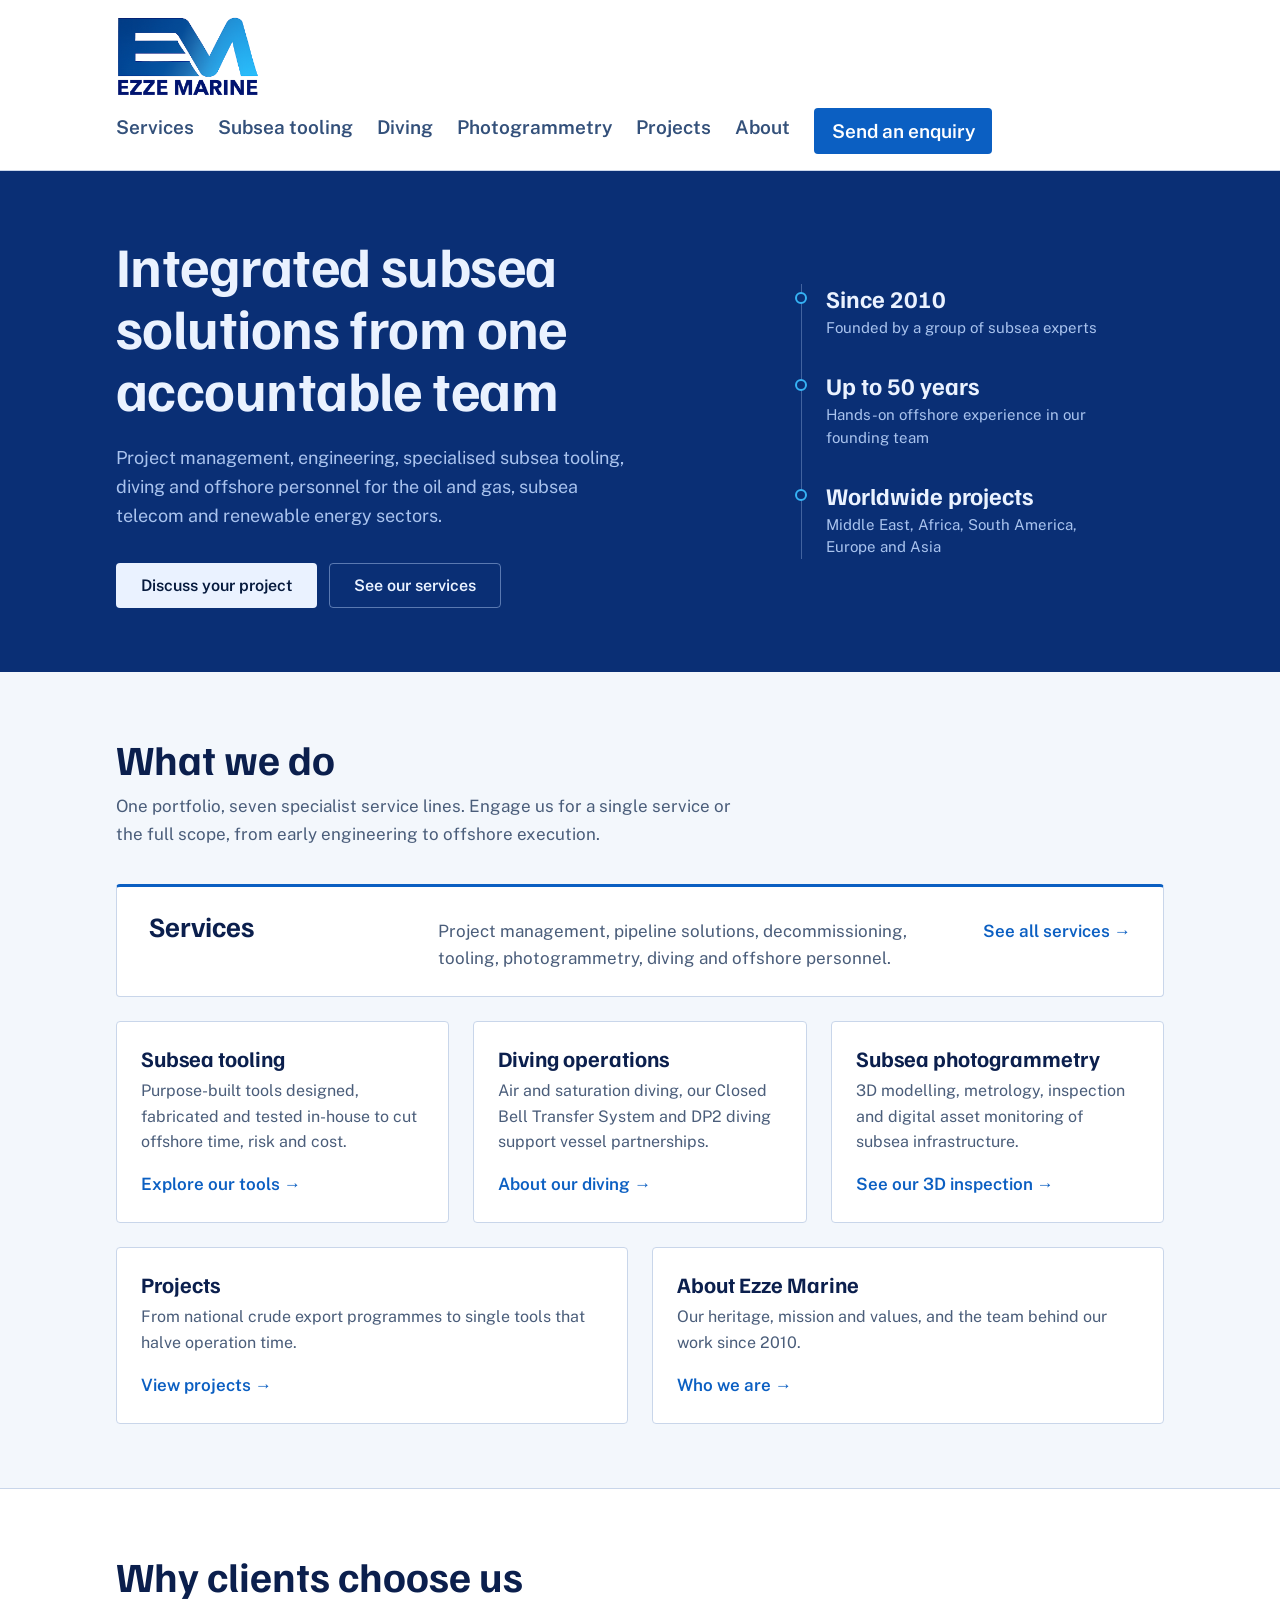
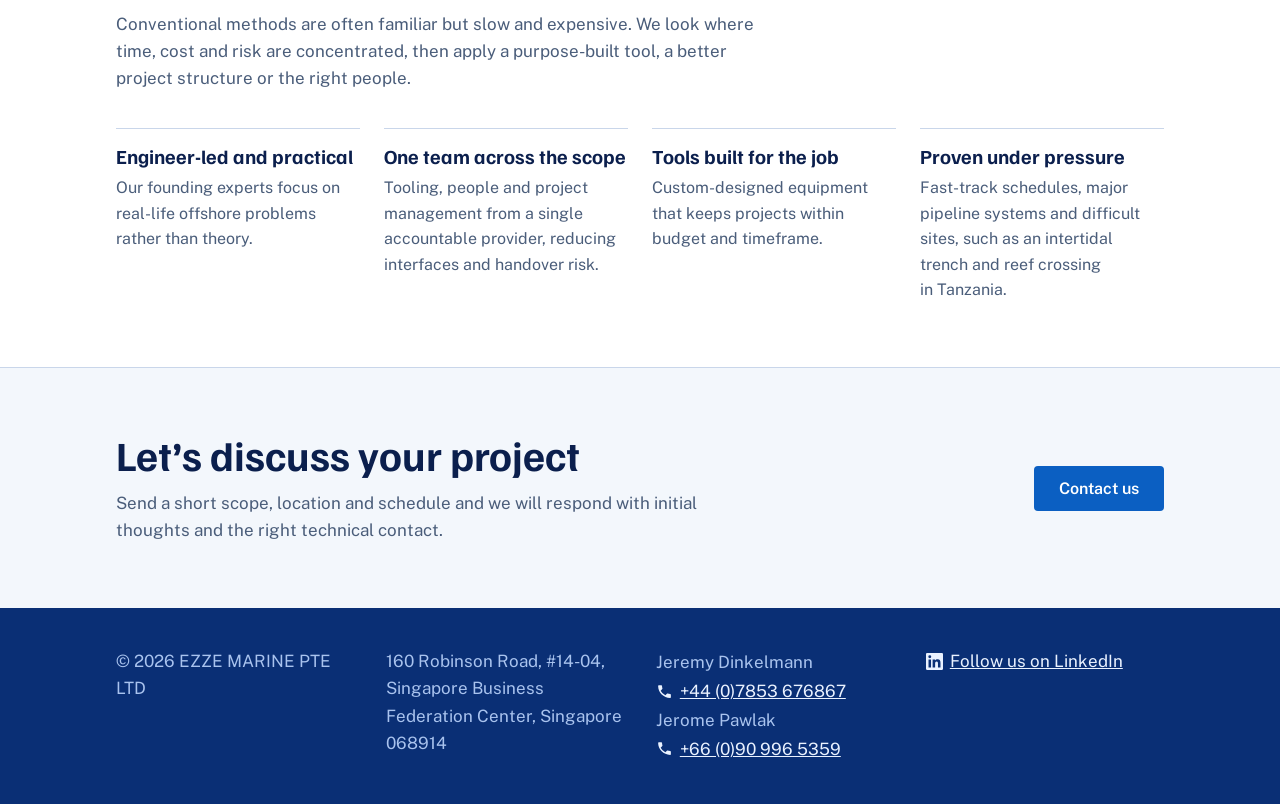
==== commit 9ebc7a70: "Make 'Send an enquiry' a highlighted button in the header menu Replaces the plain Contact menu link " ====
--- a/index.html
+++ b/index.html
@@ -86,7 +86,7 @@
       <a href="photogrammetry.html">Photogrammetry</a>
       <a href="projects.html">Projects</a>
       <a href="about.html">About</a>
-      <a href="contact.html">Contact</a>
+      <a class="navcta" href="contact.html">Send an enquiry</a>
     </nav>
   </div>
 </header>
@@ -153,7 +153,7 @@
   <div class="wrap">
     <span>© 2026 EZZE MARINE PTE LTD</span>
     <span>160 Robinson Road, #14-04, Singapore Business Federation Center, Singapore 068914</span>
-    <span class="fcontact">Jeremy Dinkelmann <a class="ic" href="tel:+447853676867"><svg viewBox="0 0 24 24" aria-hidden="true" focusable="false"><path d="M6.62 10.79a15.05 15.05 0 0 0 6.59 6.59l2.2-2.2c.27-.27.67-.36 1.02-.24 1.12.37 2.33.57 3.57.57.55 0 1 .45 1 1V20c0 .55-.45 1-1 1C10.61 21 3 13.39 3 4c0-.55.45-1 1-1h3.5c.55 0 1 .45 1 1 0 1.25.2 2.45.57 3.57.11.35.03.74-.25 1.02l-2.2 2.2z"/></svg>+44 (0)7853 676867</a>Jerome Pawlak <a class="ic" href="tel:+66909965359"><svg viewBox="0 0 24 24" aria-hidden="true" focusable="false"><path d="M6.62 10.79a15.05 15.05 0 0 0 6.59 6.59l2.2-2.2c.27-.27.67-.36 1.02-.24 1.12.37 2.33.57 3.57.57.55 0 1 .45 1 1V20c0 .55-.45 1-1 1C10.61 21 3 13.39 3 4c0-.55.45-1 1-1h3.5c.55 0 1 .45 1 1 0 1.25.2 2.45.57 3.57.11.35.03.74-.25 1.02l-2.2 2.2z"/></svg>+66 (0)90 996 5359</a><a href="contact.html">Send us an enquiry</a></span>
+    <span class="fcontact">Jeremy Dinkelmann <a class="ic" href="tel:+447853676867"><svg viewBox="0 0 24 24" aria-hidden="true" focusable="false"><path d="M6.62 10.79a15.05 15.05 0 0 0 6.59 6.59l2.2-2.2c.27-.27.67-.36 1.02-.24 1.12.37 2.33.57 3.57.57.55 0 1 .45 1 1V20c0 .55-.45 1-1 1C10.61 21 3 13.39 3 4c0-.55.45-1 1-1h3.5c.55 0 1 .45 1 1 0 1.25.2 2.45.57 3.57.11.35.03.74-.25 1.02l-2.2 2.2z"/></svg>+44 (0)7853 676867</a>Jerome Pawlak <a class="ic" href="tel:+66909965359"><svg viewBox="0 0 24 24" aria-hidden="true" focusable="false"><path d="M6.62 10.79a15.05 15.05 0 0 0 6.59 6.59l2.2-2.2c.27-.27.67-.36 1.02-.24 1.12.37 2.33.57 3.57.57.55 0 1 .45 1 1V20c0 .55-.45 1-1 1C10.61 21 3 13.39 3 4c0-.55.45-1 1-1h3.5c.55 0 1 .45 1 1 0 1.25.2 2.45.57 3.57.11.35.03.74-.25 1.02l-2.2 2.2z"/></svg>+66 (0)90 996 5359</a></span>
     <a class="ic" href="https://www.linkedin.com/company/144178329/" rel="noopener"><svg viewBox="0 0 24 24" aria-hidden="true" focusable="false"><path d="M20.45 20.45h-3.56v-5.57c0-1.33-.02-3.04-1.85-3.04-1.85 0-2.14 1.45-2.14 2.94v5.67H9.35V9h3.41v1.56h.05c.48-.9 1.64-1.85 3.37-1.85 3.6 0 4.27 2.37 4.27 5.46v6.28zM5.34 7.43a2.06 2.06 0 1 1 0-4.13 2.06 2.06 0 0 1 0 4.13zM7.12 20.45H3.56V9h3.56v11.45zM22.22 0H1.77C.79 0 0 .77 0 1.73v20.54C0 23.23.79 24 1.77 24h20.45c.98 0 1.78-.77 1.78-1.73V1.73C24 .77 23.2 0 22.22 0z"/></svg>Follow us on LinkedIn</a>
   </div>
 </footer>
--- a/styles.css
+++ b/styles.css
@@ -44,6 +44,11 @@
 nav a:active{color:#0B5FC2}
 @media (pointer:coarse){nav a{padding:.625rem 0}}
 nav a[aria-current="page"]{color:#0B5FC2;text-decoration:underline;text-decoration-thickness:2px;text-underline-offset:.5em}
+/* "Send an enquiry" is a filled button in the menu so it stands out on every page */
+nav a.navcta{background:#0B5FC2;color:#FFFFFF;padding:.5rem 1.1rem;border-radius:.25rem;text-decoration:none}
+@media (hover:hover) and (pointer:fine){nav a.navcta:hover{background:#0A2F75;color:#FFFFFF}}
+nav a.navcta:active{background:#0A2F75;color:#FFFFFF}
+@media (pointer:coarse){nav a.navcta{padding:.625rem 1.1rem}}
 .hero{background:var(--hero-bg);color:var(--hero-fg);padding:4rem 0}
 .hero .wrap{display:grid;grid-template-columns:1.25fr .75fr;gap:4rem;align-items:center}
 .hero h1{font-size:clamp(2.25rem,4.6vw,3.5rem);letter-spacing:-.01em;max-width:16ch}
